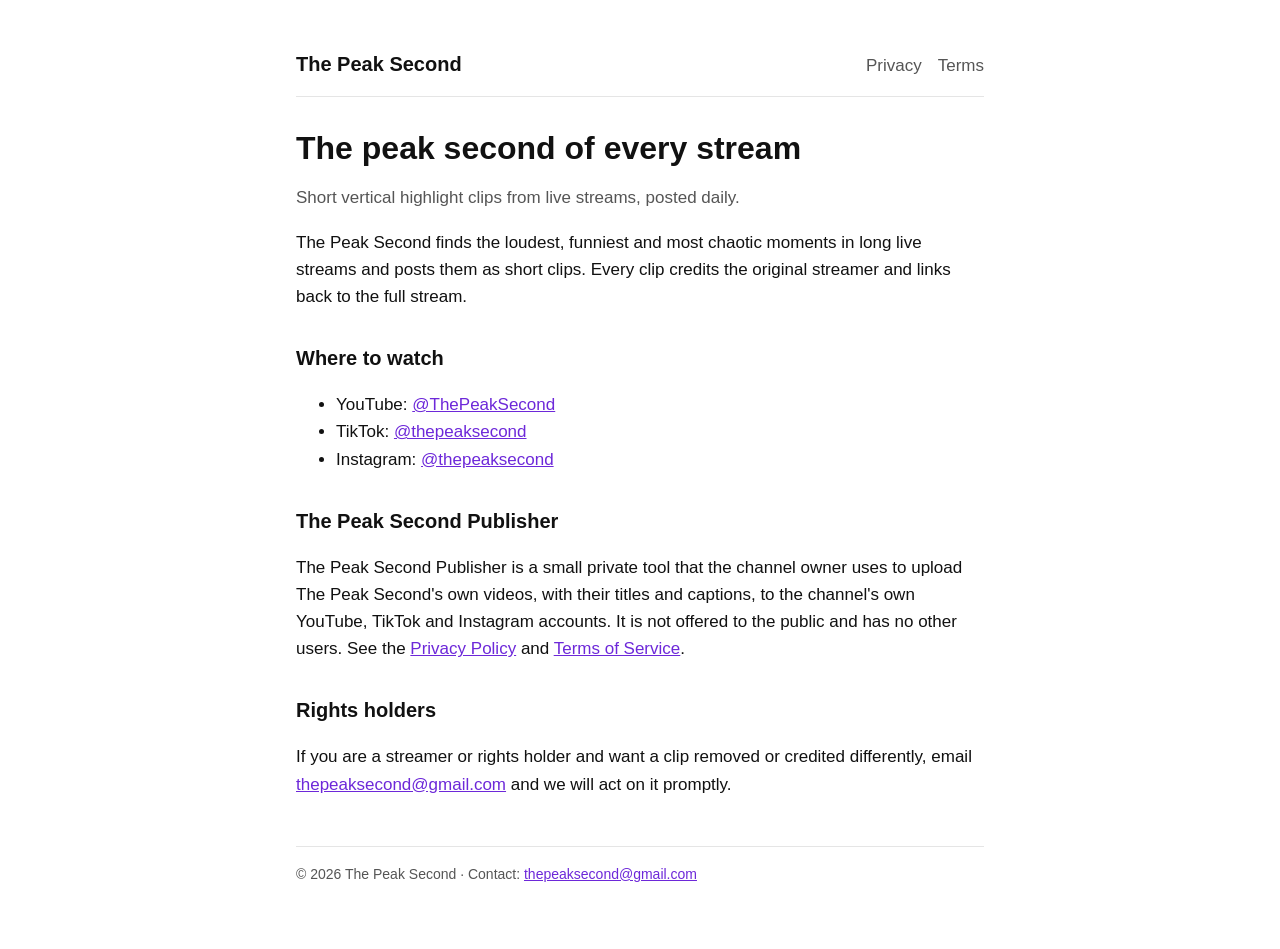
==== index.html @ 3e5782f1 "Add The Peak Second site: home, privacy policy and terms Co-Authored-By: Claude Opus 5.5 <noreply@an" ====
<!doctype html><html lang="en"><head><meta charset="utf-8"><meta name="viewport" content="width=device-width, initial-scale=1"><title>The Peak Second</title><meta name="description" content="The peak second of every stream: short highlight clips from live streams."><link rel="stylesheet" href="style.css"></head><body><main><header><a class="brand" href="index.html">The Peak Second</a><nav><a href="privacy.html">Privacy</a><a href="terms.html">Terms</a></nav></header>
<h1>The peak second of every stream</h1>
<p class="muted">Short vertical highlight clips from live streams, posted daily.</p>
<p>The Peak Second finds the loudest, funniest and most chaotic moments in long live streams and posts them as short clips. Every clip credits the original streamer and links back to the full stream.</p>
<h2>Where to watch</h2>
<ul>
<li>YouTube: <a href="https://www.youtube.com/@ThePeakSecond">@ThePeakSecond</a></li>
<li>TikTok: <a href="https://www.tiktok.com/@thepeaksecond">@thepeaksecond</a></li>
<li>Instagram: <a href="https://www.instagram.com/thepeaksecond/">@thepeaksecond</a></li>
</ul>
<h2>The Peak Second Publisher</h2>
<p>The Peak Second Publisher is a small private tool that the channel owner uses to upload The Peak Second's own videos, with their titles and captions, to the channel's own YouTube, TikTok and Instagram accounts. It is not offered to the public and has no other users. See the <a href="privacy.html">Privacy Policy</a> and <a href="terms.html">Terms of Service</a>.</p>
<h2>Rights holders</h2>
<p>If you are a streamer or rights holder and want a clip removed or credited differently, email <a href="mailto:thepeaksecond@gmail.com">thepeaksecond@gmail.com</a> and we will act on it promptly.</p>
<footer>© 2026 The Peak Second · Contact: <a href="mailto:thepeaksecond@gmail.com">thepeaksecond@gmail.com</a></footer></main></body></html>
---- style.css ----
:root { --bg:#ffffff; --fg:#111111; --muted:#555555; --accent:#6d28d9; --line:#e5e5e5; }
@media (prefers-color-scheme: dark) { :root { --bg:#0e0e10; --fg:#f2f2f2; --muted:#a3a3a3; --accent:#a78bfa; --line:#2a2a2e; } }
* { box-sizing: border-box; }
body { margin:0; background:var(--bg); color:var(--fg); font:17px/1.6 -apple-system, BlinkMacSystemFont, "Segoe UI", Roboto, sans-serif; }
main { max-width: 720px; margin: 0 auto; padding: 48px 16px 64px; }
header { display:flex; gap:16px; flex-wrap:wrap; align-items:baseline; border-bottom:1px solid var(--line); padding-bottom:16px; margin-bottom:32px; }
header a.brand { font-weight:800; font-size:20px; color:var(--fg); text-decoration:none; margin-right:auto; }
nav a { color:var(--muted); text-decoration:none; margin-left:16px; }
nav a:hover, a { color:var(--accent); }
h1 { font-size:32px; line-height:1.2; margin:0 0 8px; }
h2 { font-size:20px; margin:32px 0 8px; }
.muted { color:var(--muted); }
footer { margin-top:48px; padding-top:16px; border-top:1px solid var(--line); color:var(--muted); font-size:14px; }
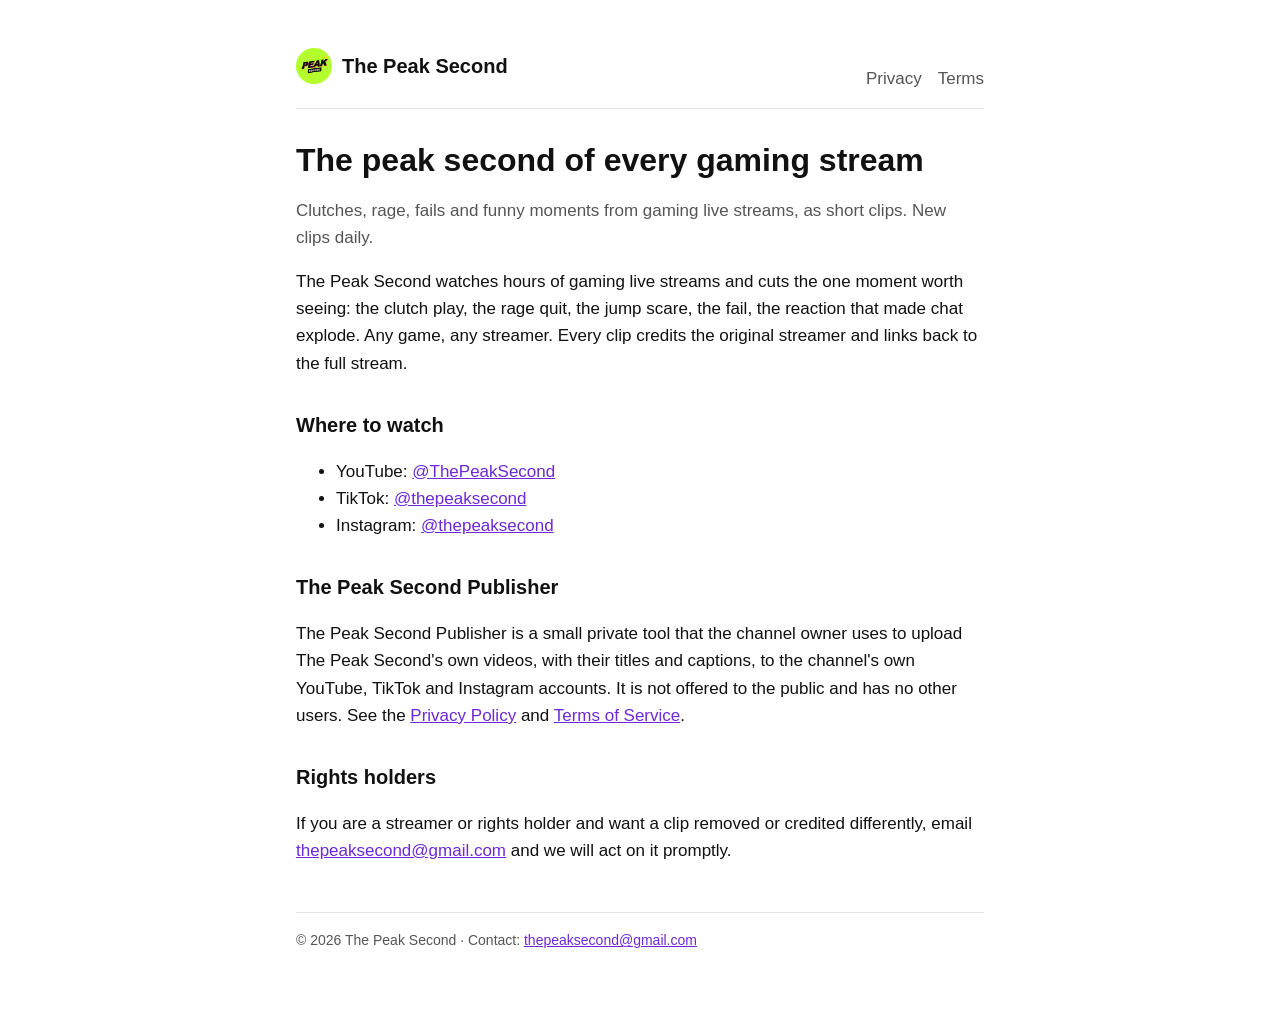
==== commit b7ec476d: "Brand refresh: logo, favicon, Open Graph preview, broader gaming copy Co-Authored-By: Claude Opus 5." ====
--- a/index.html
+++ b/index.html
@@ -1,7 +1,7 @@
-<!doctype html><html lang="en"><head><meta charset="utf-8"><meta name="viewport" content="width=device-width, initial-scale=1"><title>The Peak Second</title><meta name="description" content="The peak second of every stream: short highlight clips from live streams."><link rel="stylesheet" href="style.css"></head><body><main><header><a class="brand" href="index.html">The Peak Second</a><nav><a href="privacy.html">Privacy</a><a href="terms.html">Terms</a></nav></header>
-<h1>The peak second of every stream</h1>
-<p class="muted">Short vertical highlight clips from live streams, posted daily.</p>
-<p>The Peak Second finds the loudest, funniest and most chaotic moments in long live streams and posts them as short clips. Every clip credits the original streamer and links back to the full stream.</p>
+<!doctype html><html lang="en"><head><meta charset="utf-8"><meta name="viewport" content="width=device-width, initial-scale=1"><title>The Peak Second</title><meta name="description" content="The peak second of every stream: short highlight clips from live streams."><link rel="icon" type="image/png" href="favicon-64.png"><link rel="apple-touch-icon" href="apple-touch-icon.png"><meta name="theme-color" content="#b6ff2e"><meta property="og:type" content="website"><meta property="og:site_name" content="The Peak Second"><meta property="og:title" content="The Peak Second"><meta property="og:description" content="The peak second of every gaming stream: clutches, rage, fails and funny moments from live streams, as short clips. New clips daily."><meta property="og:url" content="https://taariqgit.github.io/thepeaksecond/"><meta property="og:image" content="https://taariqgit.github.io/thepeaksecond/og-image-1200x630.png"><meta name="twitter:card" content="summary_large_image"><link rel="stylesheet" href="style.css"></head><body><main><header><a class="brand" href="index.html"><img src="logo-256.png" alt="" width="36" height="36">The Peak Second</a><nav><a href="privacy.html">Privacy</a><a href="terms.html">Terms</a></nav></header>
+<h1>The peak second of every gaming stream</h1>
+<p class="muted">Clutches, rage, fails and funny moments from gaming live streams, as short clips. New clips daily.</p>
+<p>The Peak Second watches hours of gaming live streams and cuts the one moment worth seeing: the clutch play, the rage quit, the jump scare, the fail, the reaction that made chat explode. Any game, any streamer. Every clip credits the original streamer and links back to the full stream.</p>
 <h2>Where to watch</h2>
 <ul>
 <li>YouTube: <a href="https://www.youtube.com/@ThePeakSecond">@ThePeakSecond</a></li>
--- a/style.css
+++ b/style.css
@@ -11,3 +11,4 @@
 h2 { font-size:20px; margin:32px 0 8px; }
 .muted { color:var(--muted); }
 footer { margin-top:48px; padding-top:16px; border-top:1px solid var(--line); color:var(--muted); font-size:14px; }
+header a.brand{display:inline-flex;align-items:center;gap:10px}header a.brand img{border-radius:50%}
